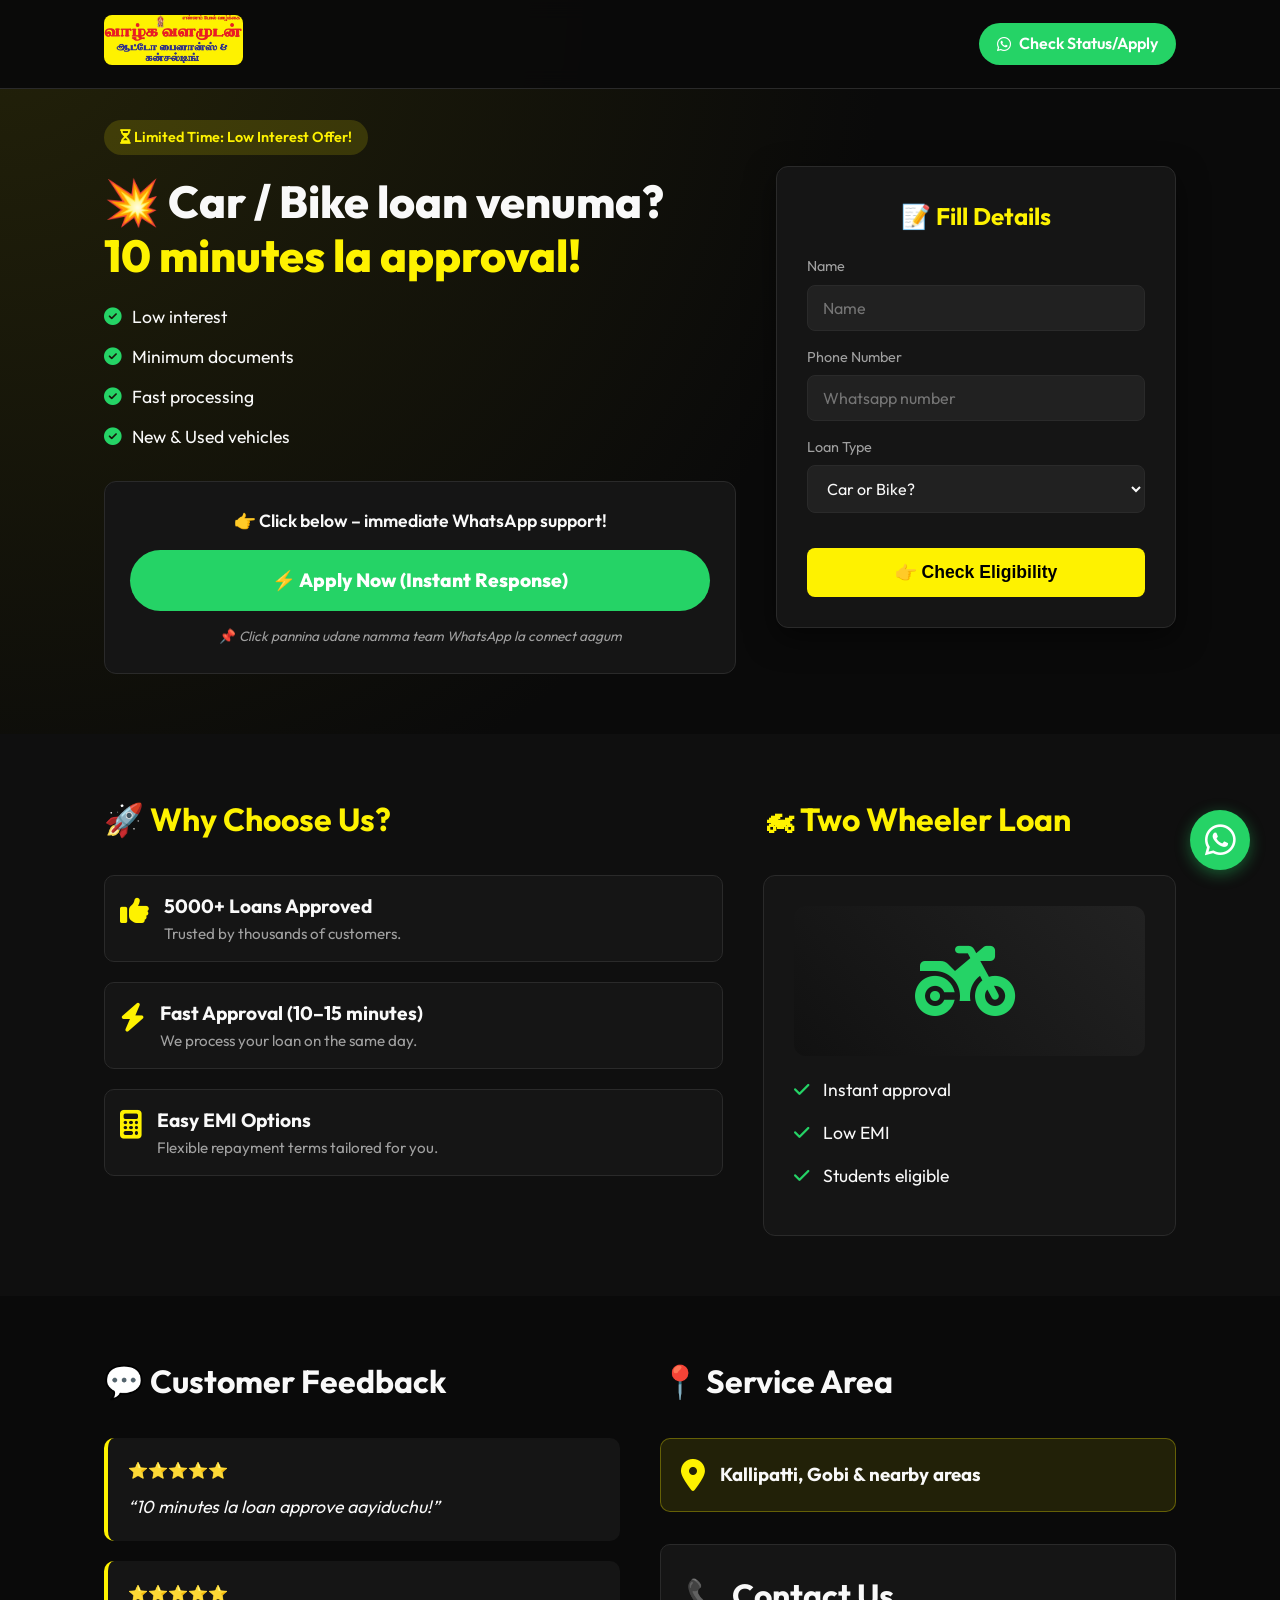
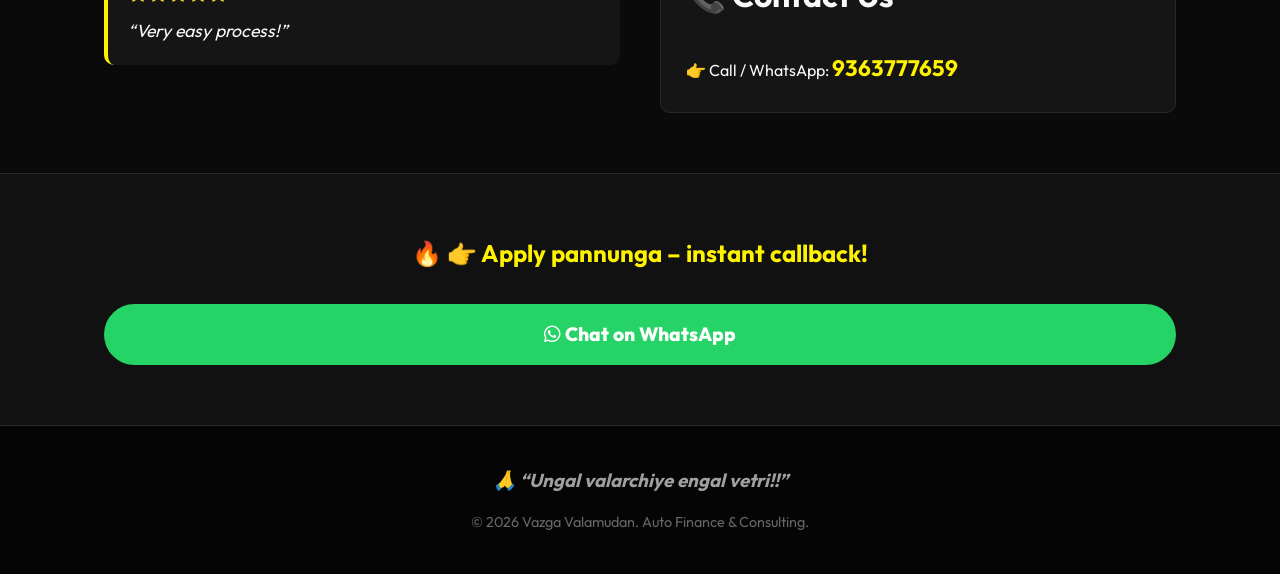
==== index.html @ e187a776 "init commit" ====
<!DOCTYPE html>
<html lang="en">

<head>
  <meta charset="UTF-8">
  <meta name="viewport" content="width=device-width, initial-scale=1.0">
  <title>Vazga Valamudan Auto Finance & Consulting</title>
  <meta name="description"
    content="Car / Bike loan venuma? 2 hours la approval! Low interest, Minimum documents, Fast processing, New & Used vehicles. Kallipatti, Gobi.">
  <link rel="stylesheet" href="style.css">
  <link href="https://fonts.googleapis.com/css2?family=Outfit:wght@300;400;600;800&display=swap" rel="stylesheet">
  <link rel="stylesheet" href="https://cdnjs.cloudflare.com/ajax/libs/font-awesome/6.4.0/css/all.min.css">

  <!-- Meta Pixel Code Placeholder -->
  <script>
    !function (f, b, e, v, n, t, s) {
      if (f.fbq) return; n = f.fbq = function () {
        n.callMethod ?
          n.callMethod.apply(n, arguments) : n.queue.push(arguments)
      };
      if (!f._fbq) f._fbq = n; n.push = n; n.loaded = !0; n.version = '2.0';
      n.queue = []; t = b.createElement(e); t.async = !0;
      t.src = v; s = b.getElementsByTagName(e)[0];
      s.parentNode.insertBefore(t, s)
    }(window, document, 'script',
      'https://connect.facebook.net/en_US/fbevents.js');
    fbq('init', '3014719672048169');
    fbq('track', 'PageView');
  </script>
  <noscript><img height="1" width="1" style="display:none"
      src="https://www.facebook.com/tr?id=3014719672048169&ev=PageView&noscript=1" /></noscript>
  <!-- End Meta Pixel Code -->
</head>

<body>
  <!-- Header -->
  <header class="header">
    <div class="container header-container">
      <a href="#" class="logo">
        <img src="valga (2).jpeg" alt="Vazga Valamudan Logo">
      </a>
      <a href="#apply" class="cta-button"><i class="fab fa-whatsapp"></i> Check Status/Apply</a>
    </div>
  </header>

  <!-- Hero Section -->
  <section class="hero">
    <div class="container hero-container">
      <div class="hero-content">
        <div class="offer-tag"><i class="fas fa-hourglass-half"></i> Limited Time: Low Interest Offer!</div>
        <h1>💥 Car / Bike loan venuma? <br><span>10 minutes la approval!</span></h1>

        <div class="hero-features">
          <span><i class="fas fa-check-circle"></i> Low interest</span>
          <span><i class="fas fa-check-circle"></i> Minimum documents</span>
          <span><i class="fas fa-check-circle"></i> Fast processing</span>
          <span><i class="fas fa-check-circle"></i> New & Used vehicles</span>
        </div>

        <div class="cta-wrapper">
          <p class="cta-prompt">👉 Click below – immediate WhatsApp support!</p>
          <a href="#apply" class="primary-btn pulse-anim">
            ⚡ Apply Now (Instant Response)
          </a>
          <p class="cta-note">📌 <em>Click pannina udane namma team WhatsApp la connect aagum</em></p>
        </div>
      </div>

      <!-- Lead Capture Form -->
      <div class="hero-form" id="apply">
        <h2>📝 Fill Details</h2>
        <form id="leadForm">
          <div class="input-group">
            <label for="name">Name</label>
            <input type="text" id="name" placeholder="Name" required>
          </div>
          <div class="input-group">
            <label for="phone">Phone Number</label>
            <input type="tel" id="phone" placeholder="Whatsapp number" required pattern="[0-9]{10}">
          </div>
          <div class="input-group">
            <label for="loanType">Loan Type</label>
            <select id="loanType" required>
              <option value="" disabled selected>Car or Bike?</option>
              <option value="Car">Car Loan</option>
              <option value="Bike">Bike / Two Wheeler Loan</option>
            </select>
          </div>
          <button type="submit" class="submit-btn" id="submitBtn">👉 Check Eligibility</button>
        </form>
      </div>
    </div>
  </section>

  <!-- Why Choose Us & Options -->
  <section class="details-section">
    <div class="container">
      <div class="details-grid">
        <!-- Why Choose Us -->
        <div class="why-us">
          <h2>🚀 Why Choose Us?</h2>
          <ul class="why-list">
            <li>
              <i class="fas fa-thumbs-up"></i>
              <div>
                <h4>5000+ Loans Approved</h4>
                <p>Trusted by thousands of customers.</p>
              </div>
            </li>
            <li>
              <i class="fas fa-bolt"></i>
              <div>
                <h4>Fast Approval (10–15 minutes)</h4>
                <p>We process your loan on the same day.</p>
              </div>
            </li>
            <li>
              <i class="fas fa-calculator"></i>
              <div>
                <h4>Easy EMI Options</h4>
                <p>Flexible repayment terms tailored for you.</p>
              </div>
            </li>
          </ul>
        </div>

        <!-- Loan Options -->
        <div class="loan-options">
          <h2>🏍 Two Wheeler Loan</h2>
          <div class="loan-card">
            <!-- Simulated image placeholder with icon if image missing -->
            <div class="card-img-placeholder">
              <i class="fas fa-motorcycle"></i>
            </div>
            <ul>
              <li><i class="fas fa-check"></i> Instant approval</li>
              <li><i class="fas fa-check"></i> Low EMI</li>
              <li><i class="fas fa-check"></i> Students eligible</li>
            </ul>
          </div>
        </div>
      </div>
    </div>
  </section>

  <!-- Feedback & Area -->
  <section class="social-proof">
    <div class="container">
      <div class="feedback-area-grid">

        <!-- Customer Feedback -->
        <div class="feedback">
          <h2>💬 Customer Feedback</h2>
          <div class="testimonial">
            <div class="stars">⭐⭐⭐⭐⭐</div>
            <p>“10 minutes la loan approve aayiduchu!”</p>
          </div>
          <div class="testimonial">
            <div class="stars">⭐⭐⭐⭐⭐</div>
            <p>“Very easy process!”</p>
          </div>
        </div>

        <!-- Service Area -->
        <div class="service-area">
          <h2>📍 Service Area</h2>
          <div class="area-box">
            <i class="fas fa-map-marker-alt"></i>
            <h3>Kallipatti, Gobi & nearby areas</h3>
          </div>

          <div class="contact-box mt-4">
            <h2>📞 Contact Us</h2>
            <p>👉 Call / WhatsApp: <a href="tel:+919363777659"><strong>9363777659</strong></a></p>
          </div>
        </div>

      </div>
    </div>
  </section>

  <!-- Final CTA -->
  <section class="final-cta">
    <div class="container text-center">
      <h2>🔥 👉 Apply pannunga – instant callback!</h2>
      <a href="#apply" class="primary-btn mt-4"><i class="fab fa-whatsapp"></i> Chat on WhatsApp</a>
    </div>
  </section>

  <!-- Footer -->
  <footer class="footer">
    <div class="container text-center">
      <h3 class="tagline">🙏 “Ungal valarchiye engal vetri!!”</h3>
      <p>&copy; 2026 Vazga Valamudan. Auto Finance & Consulting.</p>
    </div>
  </footer>

  <!-- WhatsApp Floating Button -->
  <a href="#apply" class="whatsapp-float">
    <i class="fab fa-whatsapp"></i>
  </a>

  <script src="script.js"></script>
</body>

</html>
---- style.css ----
:root {
  --primary: #FEF200;
  --primary-hover: #E6DC00;
  --bg-dark: #0a0a0a;
  --bg-card: #151515;
  --text-main: #f9f9f9;
  --text-muted: #a0a0a0;
  --border: #2a2a2a;
  --radius: 12px;
  --font-main: 'Outfit', sans-serif;
}

* {
  margin: 0;
  padding: 0;
  box-sizing: border-box;
}

body {
  font-family: var(--font-main);
  background-color: var(--bg-dark);
  color: var(--text-main);
  line-height: 1.6;
  overflow-x: hidden;
}

a {
  text-decoration: none;
  color: inherit;
}

.text-center { text-align: center; }
.mt-4 { margin-top: 2rem; }

.container {
  width: 100%;
  max-width: 1200px;
  margin: 0 auto;
  padding: 0 5%;
}

/* Header */
.header {
  position: fixed;
  top: 0;
  left: 0;
  width: 100%;
  padding: 15px 0;
  background-color: rgba(10, 10, 10, 0.95);
  backdrop-filter: blur(10px);
  z-index: 100;
  border-bottom: 1px solid var(--border);
  transition: all 0.3s ease;
}

.header-container {
  display: flex;
  justify-content: space-between;
  align-items: center;
}

.logo img {
  height: 50px;
  border-radius: 8px;
  object-fit: contain;
}

.cta-button {
  background-color: #25d366; /* WhatsApp Green */
  color: #fff;
  font-weight: 600;
  padding: 8px 18px;
  border-radius: 50px;
  transition: transform 0.3s ease;
  display: flex;
  align-items: center;
  gap: 8px;
}

.cta-button:hover {
  transform: translateY(-2px);
  box-shadow: 0 4px 15px rgba(37, 211, 102, 0.3);
}

/* Hero Section */
.hero {
  padding: 120px 0 60px;
  position: relative;
  background: radial-gradient(circle at top left, rgba(254, 242, 0, 0.1) 0%, rgba(10, 10, 10, 1) 60%);
}

.hero-container {
  display: grid;
  grid-template-columns: 1fr;
  gap: 40px;
}

@media (min-width: 900px) {
  .hero-container {
    grid-template-columns: 1fr 400px;
    align-items: center;
  }
}

.offer-tag {
  display: inline-block;
  background-color: rgba(254, 242, 0, 0.15);
  color: var(--primary);
  padding: 6px 16px;
  border-radius: 30px;
  font-size: 0.9rem;
  font-weight: 600;
  margin-bottom: 20px;
}

.hero-content h1 {
  font-size: 2.8rem;
  font-weight: 800;
  line-height: 1.2;
  margin-bottom: 20px;
}

.hero-content h1 span {
  color: var(--primary);
}

.hero-features {
  display: flex;
  flex-direction: column;
  gap: 12px;
  margin-bottom: 30px;
}

.hero-features span {
  display: flex;
  align-items: center;
  gap: 10px;
  font-size: 1.1rem;
}

.hero-features i { color: #25d366; }

.cta-wrapper {
  background-color: var(--bg-card);
  padding: 25px;
  border-radius: var(--radius);
  border: 1px solid var(--border);
  text-align: center;
  margin-top: 20px;
}

.cta-prompt {
  font-size: 1.1rem;
  font-weight: 600;
  margin-bottom: 15px;
}

.primary-btn {
  display: inline-block;
  background-color: #25d366; 
  color: #fff;
  font-weight: 800;
  font-size: 1.2rem;
  padding: 15px 30px;
  border-radius: 50px;
  text-align: center;
  transition: all 0.3s ease;
  width: 100%;
}

.primary-btn:hover {
  transform: translateY(-3px);
  box-shadow: 0 8px 25px rgba(37, 211, 102, 0.4);
}

.pulse-anim {
  animation: pulse-green 2s infinite;
}

@keyframes pulse-green {
  0% { transform: scale(1); box-shadow: 0 0 0 0 rgba(37, 211, 102, 0.7); }
  70% { transform: scale(1.03); box-shadow: 0 0 0 15px rgba(37, 211, 102, 0); }
  100% { transform: scale(1); box-shadow: 0 0 0 0 rgba(37, 211, 102, 0); }
}

.cta-note {
  margin-top: 15px;
  font-size: 0.85rem;
  color: var(--text-muted);
}

/* Form Styles */
.hero-form {
  background-color: var(--bg-card);
  padding: 30px;
  border-radius: var(--radius);
  border: 1px solid var(--border);
  box-shadow: 0 10px 30px rgba(0,0,0,0.5);
  transition: box-shadow 0.5s ease, border-color 0.5s ease, transform 0.3s ease;
}

.highlight-form {
  border-color: var(--primary);
  box-shadow: 0 0 25px rgba(254, 242, 0, 0.8);
  transform: scale(1.02);
}

.hero-form h2 {
  font-size: 1.5rem;
  margin-bottom: 20px;
  text-align: center;
  color: var(--primary);
}

.input-group { margin-bottom: 15px; }

.input-group label {
  display: block;
  margin-bottom: 6px;
  font-size: 0.9rem;
  color: var(--text-muted);
}

.input-group input, 
.input-group select {
  width: 100%;
  padding: 12px 15px;
  border-radius: 8px;
  border: 1px solid var(--border);
  background-color: rgba(255,255,255,0.05);
  color: var(--text-main);
  font-family: var(--font-main);
  font-size: 1rem;
}

.input-group input:focus, 
.input-group select:focus {
  outline: none;
  border-color: var(--primary);
}

.submit-btn {
  width: 100%;
  padding: 14px;
  border: none;
  border-radius: 8px;
  background-color: var(--primary);
  color: #000;
  font-weight: 800;
  font-size: 1.1rem;
  cursor: pointer;
  margin-top: 20px;
  transition: all 0.3s ease;
}

.submit-btn:hover { background-color: var(--primary-hover); }

/* Details Section */
.details-section {
  padding: 60px 0;
  background-color: #0f0f0f;
}

.details-grid {
  display: grid;
  grid-template-columns: 1fr;
  gap: 40px;
}

@media (min-width: 768px) {
  .details-grid { grid-template-columns: 1.5fr 1fr; }
}

.why-us h2, .loan-options h2 {
  font-size: 2rem;
  margin-bottom: 30px;
  color: var(--primary);
}

.why-list { list-style: none; }
.why-list li {
  display: flex;
  gap: 15px;
  margin-bottom: 20px;
  background-color: var(--bg-card);
  padding: 15px;
  border-radius: 10px;
  border: 1px solid var(--border);
}

.why-list i {
  color: var(--primary);
  font-size: 1.8rem;
  margin-top: 5px;
}

.why-list h4 { font-size: 1.2rem; }
.why-list p { color: var(--text-muted); font-size: 0.95rem; }

.loan-card {
  background-color: var(--bg-card);
  border-radius: var(--radius);
  border: 1px solid var(--border);
  overflow: hidden;
  text-align: center;
  padding: 30px;
}

.card-img-placeholder {
  height: 150px;
  background: linear-gradient(45deg, #111, #222);
  display: flex;
  justify-content: center;
  align-items: center;
  font-size: 5rem;
  color: var(--text-muted);
  border-radius: 12px;
  margin-bottom: 20px;
}

.loan-card ul {
  list-style: none;
  text-align: left;
}

.loan-card li {
  margin-bottom: 15px;
  font-size: 1.1rem;
}

.loan-card i {
  color: #25d366;
  margin-right: 10px;
}

/* Feedback & Area */
.social-proof {
  padding: 60px 0;
}

.feedback-area-grid {
  display: grid;
  grid-template-columns: 1fr;
  gap: 40px;
}

@media (min-width: 768px) {
  .feedback-area-grid { grid-template-columns: 1fr 1fr; }
}

.feedback h2, .service-area h2 {
  font-size: 2rem;
  margin-bottom: 30px;
}

.testimonial {
  background-color: var(--bg-card);
  padding: 20px;
  border-radius: 10px;
  border-left: 4px solid var(--primary);
  margin-bottom: 20px;
}

.stars {
  color: #FFD700;
  margin-bottom: 10px;
}

.testimonial p {
  font-size: 1.1rem;
  font-style: italic;
}

.area-box {
  display: flex;
  align-items: center;
  gap: 15px;
  background-color: rgba(254, 242, 0, 0.1);
  padding: 20px;
  border-radius: 10px;
  border: 1px solid rgba(254, 242, 0, 0.3);
}

.area-box i {
  font-size: 2rem;
  color: var(--primary);
}

.contact-box {
  background-color: var(--bg-card);
  padding: 25px;
  border-radius: 10px;
  border: 1px solid var(--border);
}

.contact-box a {
  color: var(--primary);
  font-size: 1.4rem;
}

/* Final CTA */
.final-cta {
  padding: 60px 0;
  background-color: #111;
  border-top: 1px solid var(--border);
}

.final-cta h2 { color: var(--primary); }

/* Footer */
.footer {
  background-color: #050505;
  padding: 40px 0;
  border-top: 1px solid var(--border);
}

.tagline { margin-bottom: 15px; color: var(--text-muted); font-style: italic; }

.footer p {
  color: #666;
  font-size: 0.9rem;
}

/* WhatsApp Floating Button */
.whatsapp-float {
  position: fixed;
  bottom: 30px;
  right: 30px;
  background-color: #25d366;
  color: white;
  width: 60px;
  height: 60px;
  border-radius: 50%;
  display: flex;
  justify-content: center;
  align-items: center;
  font-size: 35px;
  box-shadow: 0 4px 15px rgba(37, 211, 102, 0.4);
  z-index: 1000;
  transition: transform 0.3s ease;
  animation: pulse-green 2s infinite;
}

.whatsapp-float:hover {
  transform: scale(1.1);
}

/* Mobile Adjustments */
@media (max-width: 767px) {
  .hero-content h1 { font-size: 2.2rem; }
  .logo img { height: 40px; }
  .cta-button { padding: 6px 12px; font-size: 0.8rem; }
}
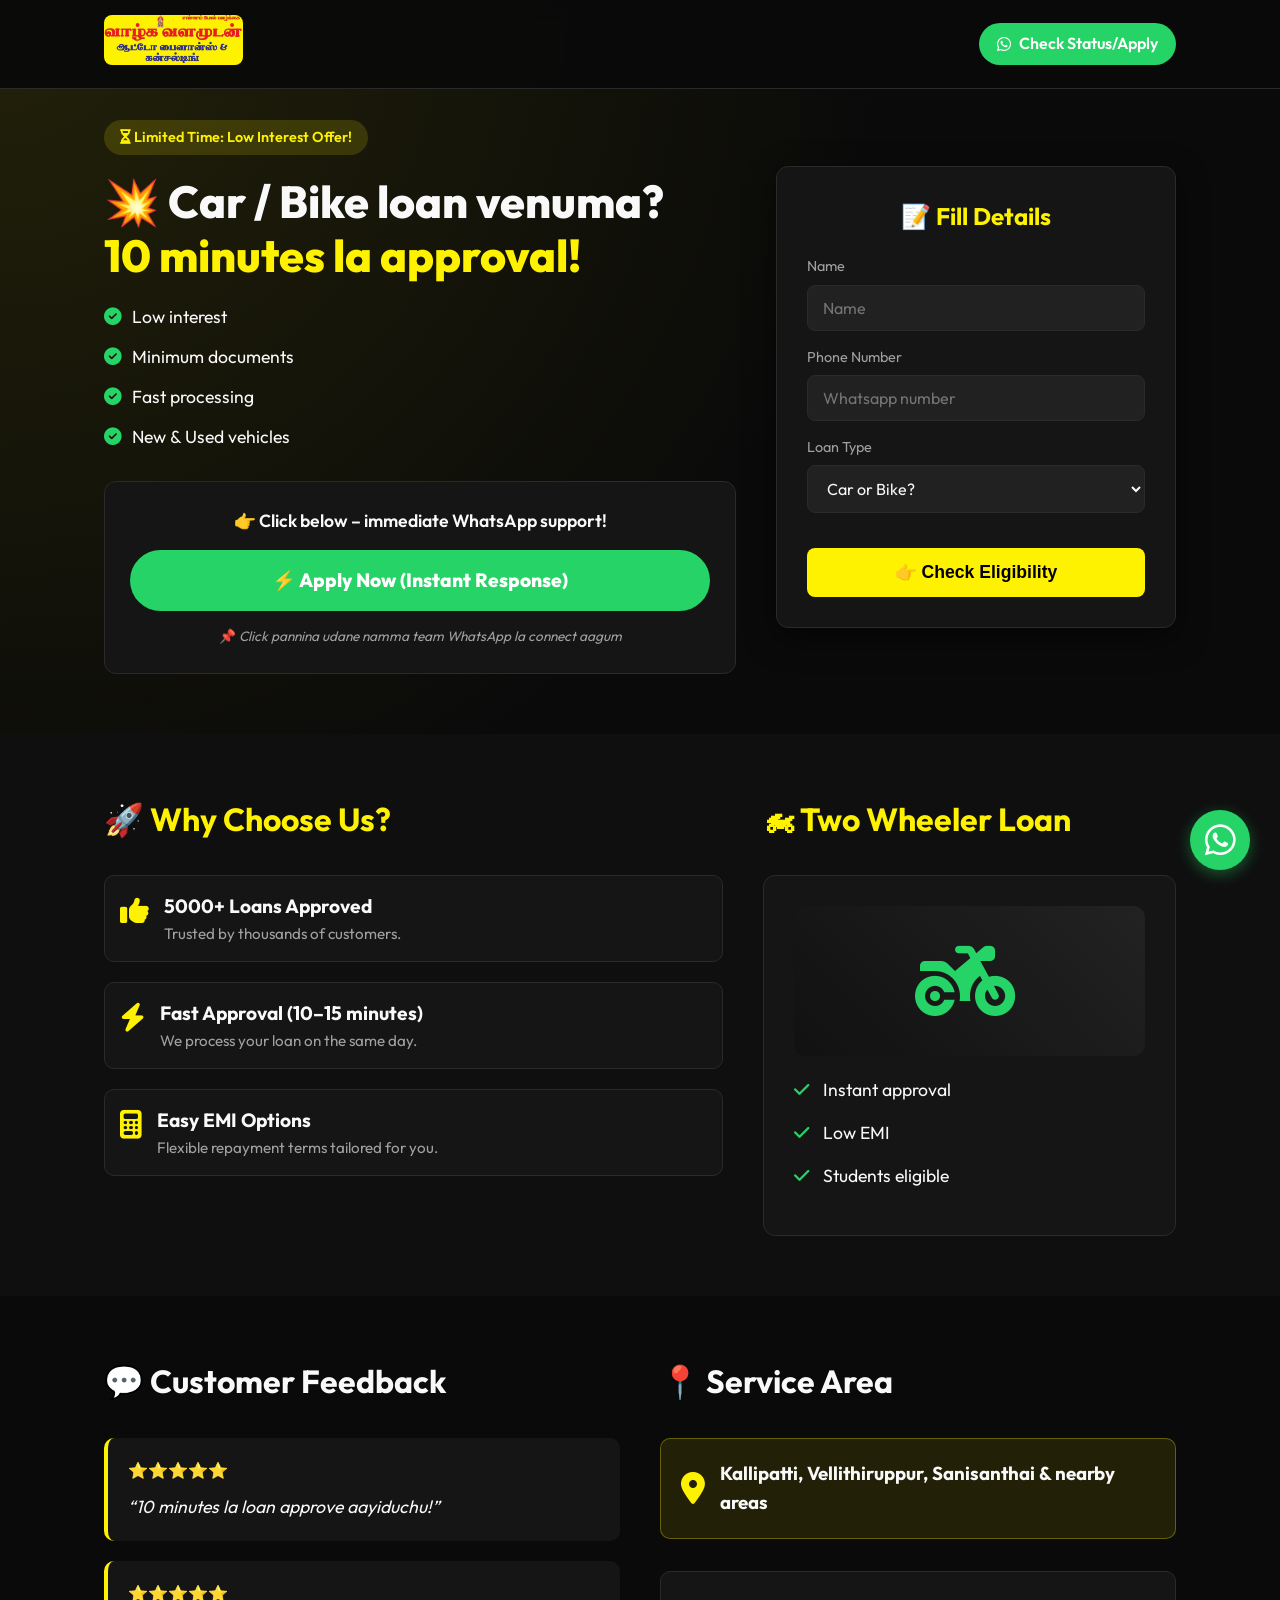
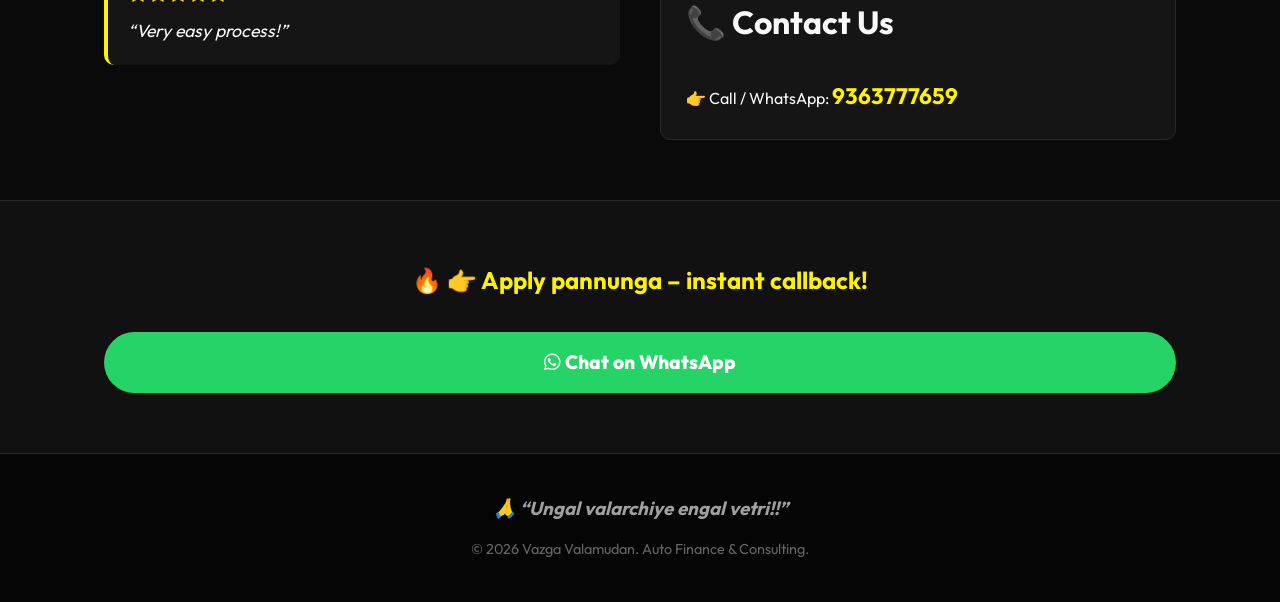
==== commit 00a3b345: "Update service areas: Sanisanthai, Vellithiruppur, and Kallipatti" ====
--- a/index.html
+++ b/index.html
@@ -4,19 +4,35 @@
 <head>
   <meta charset="UTF-8">
   <meta name="viewport" content="width=device-width, initial-scale=1.0">
-  <title>Vazga Valamudan Auto Finance & Consulting</title>
-  <meta name="description"
-    content="Car / Bike loan venuma? 2 hours la approval! Low interest, Minimum documents, Fast processing, New & Used vehicles. Kallipatti, Gobi.">
+  <title>Vazga Valamudan | Fast Car & Bike Loans in Kallipatti, Vellithiruppur & Sanisanthai</title>
+  <meta name="description" content="Need a Car or Bike loan? Get 10-minute approval with Vazga Valamudan Auto Finance. Fast processing for new & used vehicles in Kallipatti, Vellithiruppur, Sanisanthai, Gobi, and nearby areas.">
+  <meta name="keywords" content="car loan, bike loan, two wheeler finance, auto consulting, Gobi, Kallipatti, Vellithiruppur, Sanisanthai, fast loan approval, low interest bike loan">
+
+  <!-- SEO Open Graph Tags -->
+  <meta property="og:title" content="Vazga Valamudan | Fast Car & Bike Loans">
+  <meta property="og:description"
+    content="10-minute loan approval for cars and bikes in Kallipatti, Vellithiruppur & Sanisanthai. Apply now!">
+  <meta property="og:image" content="valga (2).jpeg">
+  <meta property="og:url" content="https://vvautoconsulting.online">
+  <meta property="og:type" content="website">
+
+  <!-- Twitter Card Tags -->
+  <meta name="twitter:card" content="summary_large_image">
+  <meta name="twitter:title" content="Vazga Valamudan | Fast Car & Bike Loans">
+  <meta name="twitter:description"
+    content="Instant car and bike loan approvals in Kallipatti & Gobi. Apply via WhatsApp!">
+  <meta name="twitter:image" content="valga (2).jpeg">
+
   <link rel="stylesheet" href="style.css">
   <link href="https://fonts.googleapis.com/css2?family=Outfit:wght@300;400;600;800&display=swap" rel="stylesheet">
   <link rel="stylesheet" href="https://cdnjs.cloudflare.com/ajax/libs/font-awesome/6.4.0/css/all.min.css">
 
-  <!-- Meta Pixel Code Placeholder -->
+  <!-- Meta Pixel Code -->
   <script>
     !function (f, b, e, v, n, t, s) {
       if (f.fbq) return; n = f.fbq = function () {
         n.callMethod ?
-          n.callMethod.apply(n, arguments) : n.queue.push(arguments)
+        n.callMethod.apply(n, arguments) : n.queue.push(arguments)
       };
       if (!f._fbq) f._fbq = n; n.push = n; n.loaded = !0; n.version = '2.0';
       n.queue = []; t = b.createElement(e); t.async = !0;
@@ -166,7 +182,7 @@
           <h2>📍 Service Area</h2>
           <div class="area-box">
             <i class="fas fa-map-marker-alt"></i>
-            <h3>Kallipatti, Gobi & nearby areas</h3>
+            <h3>Kallipatti, Vellithiruppur, Sanisanthai & nearby areas</h3>
           </div>
 
           <div class="contact-box mt-4">
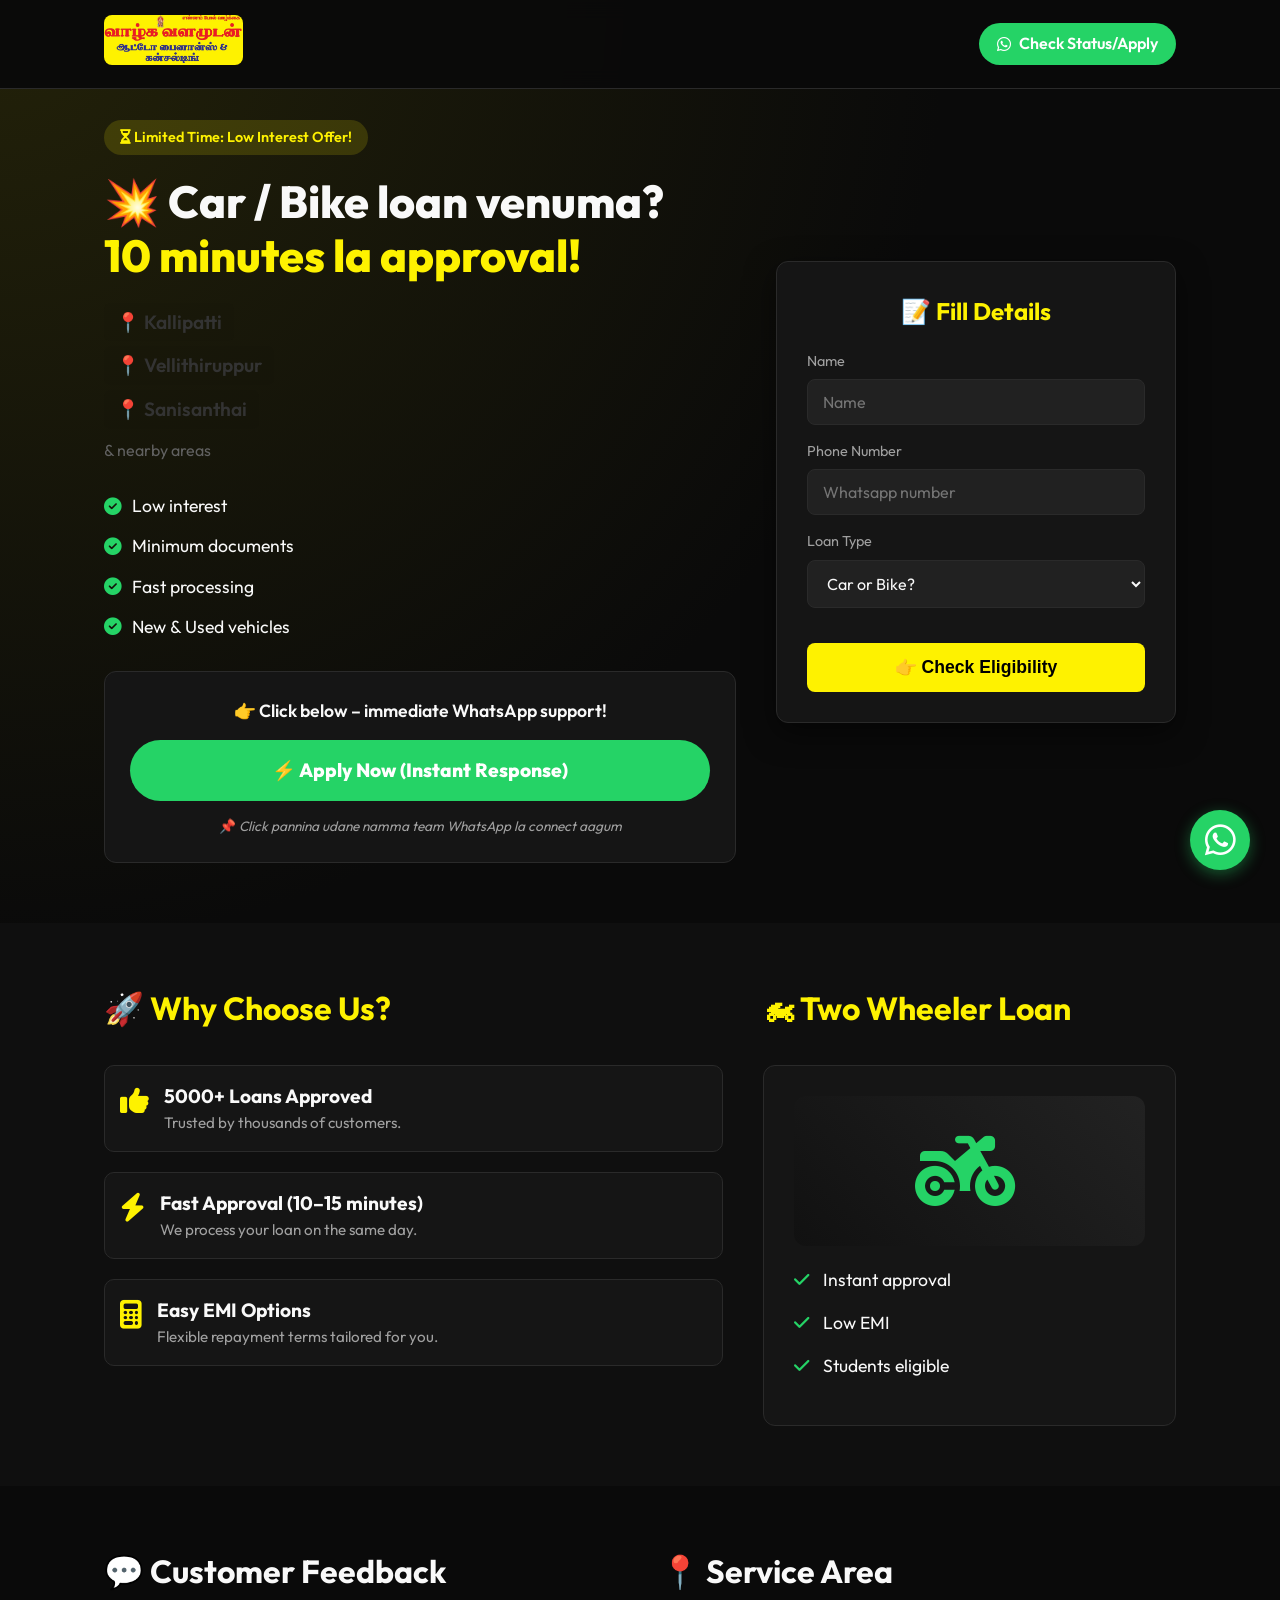
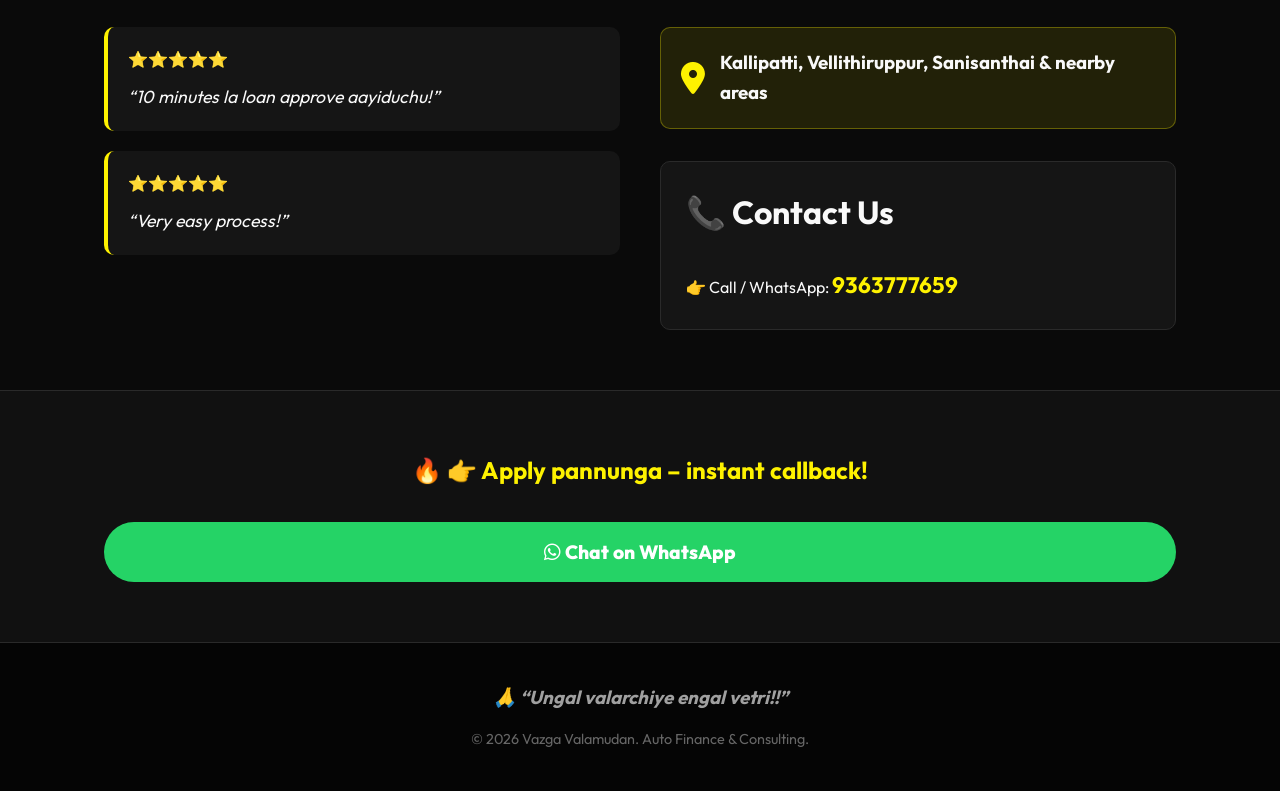
==== commit 410a0fc7: "Change hero location display to a vertical list" ====
--- a/index.html
+++ b/index.html
@@ -65,6 +65,12 @@
       <div class="hero-content">
         <div class="offer-tag"><i class="fas fa-hourglass-half"></i> Limited Time: Low Interest Offer!</div>
         <h1>💥 Car / Bike loan venuma? <br><span>10 minutes la approval!</span></h1>
+        <div class="location-list">
+          <span>📍 Kallipatti</span>
+          <span>📍 Vellithiruppur</span>
+          <span>📍 Sanisanthai</span>
+          <span class="nearby">& nearby areas</span>
+        </div>
 
         <div class="hero-features">
           <span><i class="fas fa-check-circle"></i> Low interest</span>
--- a/style.css
+++ b/style.css
@@ -451,3 +451,37 @@
   .logo img { height: 40px; }
   .cta-button { padding: 6px 12px; font-size: 0.8rem; }
 }
+
+.location-tag {
+  color: #616161;
+  font-size: 1.1rem;
+  margin-top: 10px;
+  margin-bottom: 20px;
+}
+
+.location-list {
+  display: flex;
+  flex-direction: column;
+  gap: 5px;
+  margin-top: 15px;
+  margin-bottom: 25px;
+}
+
+.location-list span {
+  display: inline-block;
+  color: #333;
+  font-weight: 600;
+  font-size: 1.2rem;
+  background-color: rgba(0, 0, 0, 0.05);
+  padding: 4px 12px;
+  border-radius: 6px;
+  width: fit-content;
+}
+
+.location-list .nearby {
+  font-weight: normal;
+  font-size: 1rem;
+  color: #616161;
+  background-color: transparent !important;
+  padding-left: 0;
+}
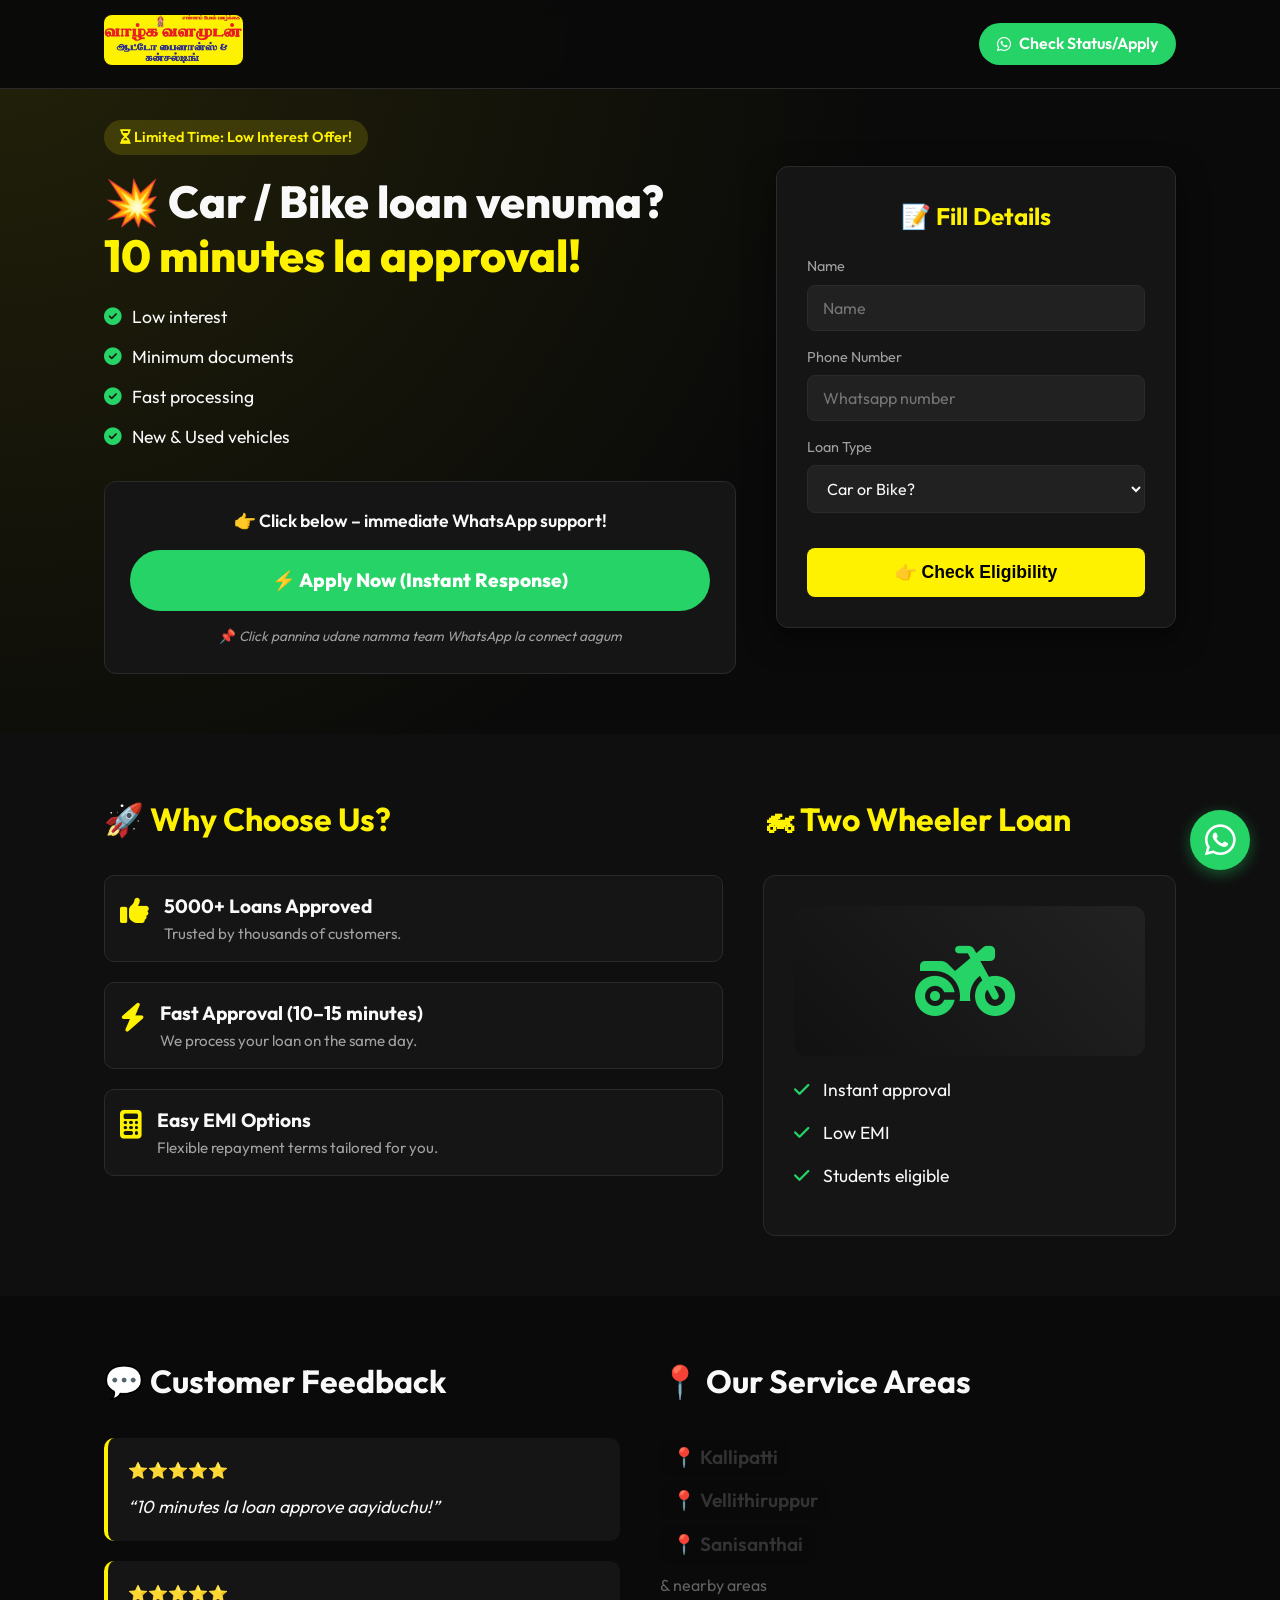
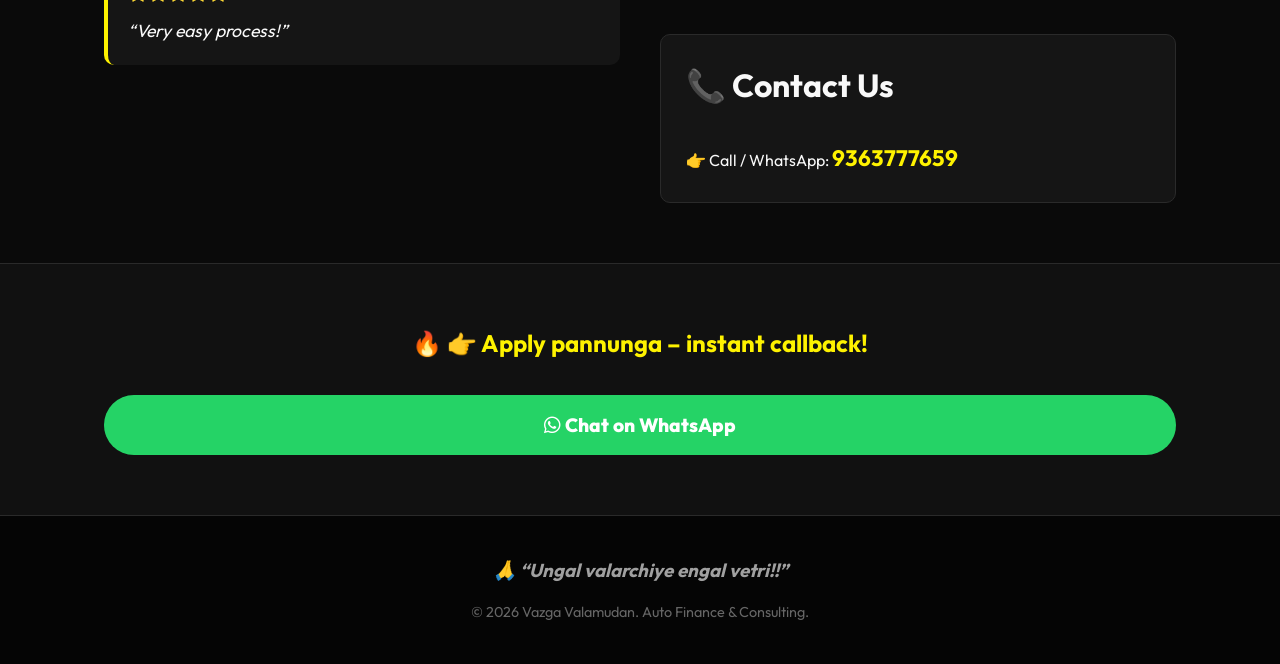
==== commit 981a10b5: "Relocate location list from Hero to Service Area section" ====
--- a/index.html
+++ b/index.html
@@ -5,8 +5,10 @@
   <meta charset="UTF-8">
   <meta name="viewport" content="width=device-width, initial-scale=1.0">
   <title>Vazga Valamudan | Fast Car & Bike Loans in Kallipatti, Vellithiruppur & Sanisanthai</title>
-  <meta name="description" content="Need a Car or Bike loan? Get 10-minute approval with Vazga Valamudan Auto Finance. Fast processing for new & used vehicles in Kallipatti, Vellithiruppur, Sanisanthai, Gobi, and nearby areas.">
-  <meta name="keywords" content="car loan, bike loan, two wheeler finance, auto consulting, Gobi, Kallipatti, Vellithiruppur, Sanisanthai, fast loan approval, low interest bike loan">
+  <meta name="description"
+    content="Need a Car or Bike loan? Get 10-minute approval with Vazga Valamudan Auto Finance. Fast processing for new & used vehicles in Kallipatti, Vellithiruppur, Sanisanthai, Gobi, and nearby areas.">
+  <meta name="keywords"
+    content="car loan, bike loan, two wheeler finance, auto consulting, Gobi, Kallipatti, Vellithiruppur, Sanisanthai, fast loan approval, low interest bike loan">
 
   <!-- SEO Open Graph Tags -->
   <meta property="og:title" content="Vazga Valamudan | Fast Car & Bike Loans">
@@ -32,7 +34,7 @@
     !function (f, b, e, v, n, t, s) {
       if (f.fbq) return; n = f.fbq = function () {
         n.callMethod ?
-        n.callMethod.apply(n, arguments) : n.queue.push(arguments)
+          n.callMethod.apply(n, arguments) : n.queue.push(arguments)
       };
       if (!f._fbq) f._fbq = n; n.push = n; n.loaded = !0; n.version = '2.0';
       n.queue = []; t = b.createElement(e); t.async = !0;
@@ -65,12 +67,6 @@
       <div class="hero-content">
         <div class="offer-tag"><i class="fas fa-hourglass-half"></i> Limited Time: Low Interest Offer!</div>
         <h1>💥 Car / Bike loan venuma? <br><span>10 minutes la approval!</span></h1>
-        <div class="location-list">
-          <span>📍 Kallipatti</span>
-          <span>📍 Vellithiruppur</span>
-          <span>📍 Sanisanthai</span>
-          <span class="nearby">& nearby areas</span>
-        </div>
 
         <div class="hero-features">
           <span><i class="fas fa-check-circle"></i> Low interest</span>
@@ -185,10 +181,12 @@
 
         <!-- Service Area -->
         <div class="service-area">
-          <h2>📍 Service Area</h2>
-          <div class="area-box">
-            <i class="fas fa-map-marker-alt"></i>
-            <h3>Kallipatti, Vellithiruppur, Sanisanthai & nearby areas</h3>
+          <h2>📍 Our Service Areas</h2>
+          <div class="location-list">
+            <span>📍 Kallipatti</span>
+            <span>📍 Vellithiruppur</span>
+            <span>📍 Sanisanthai</span>
+            <span class="nearby">& nearby areas</span>
           </div>
 
           <div class="contact-box mt-4">
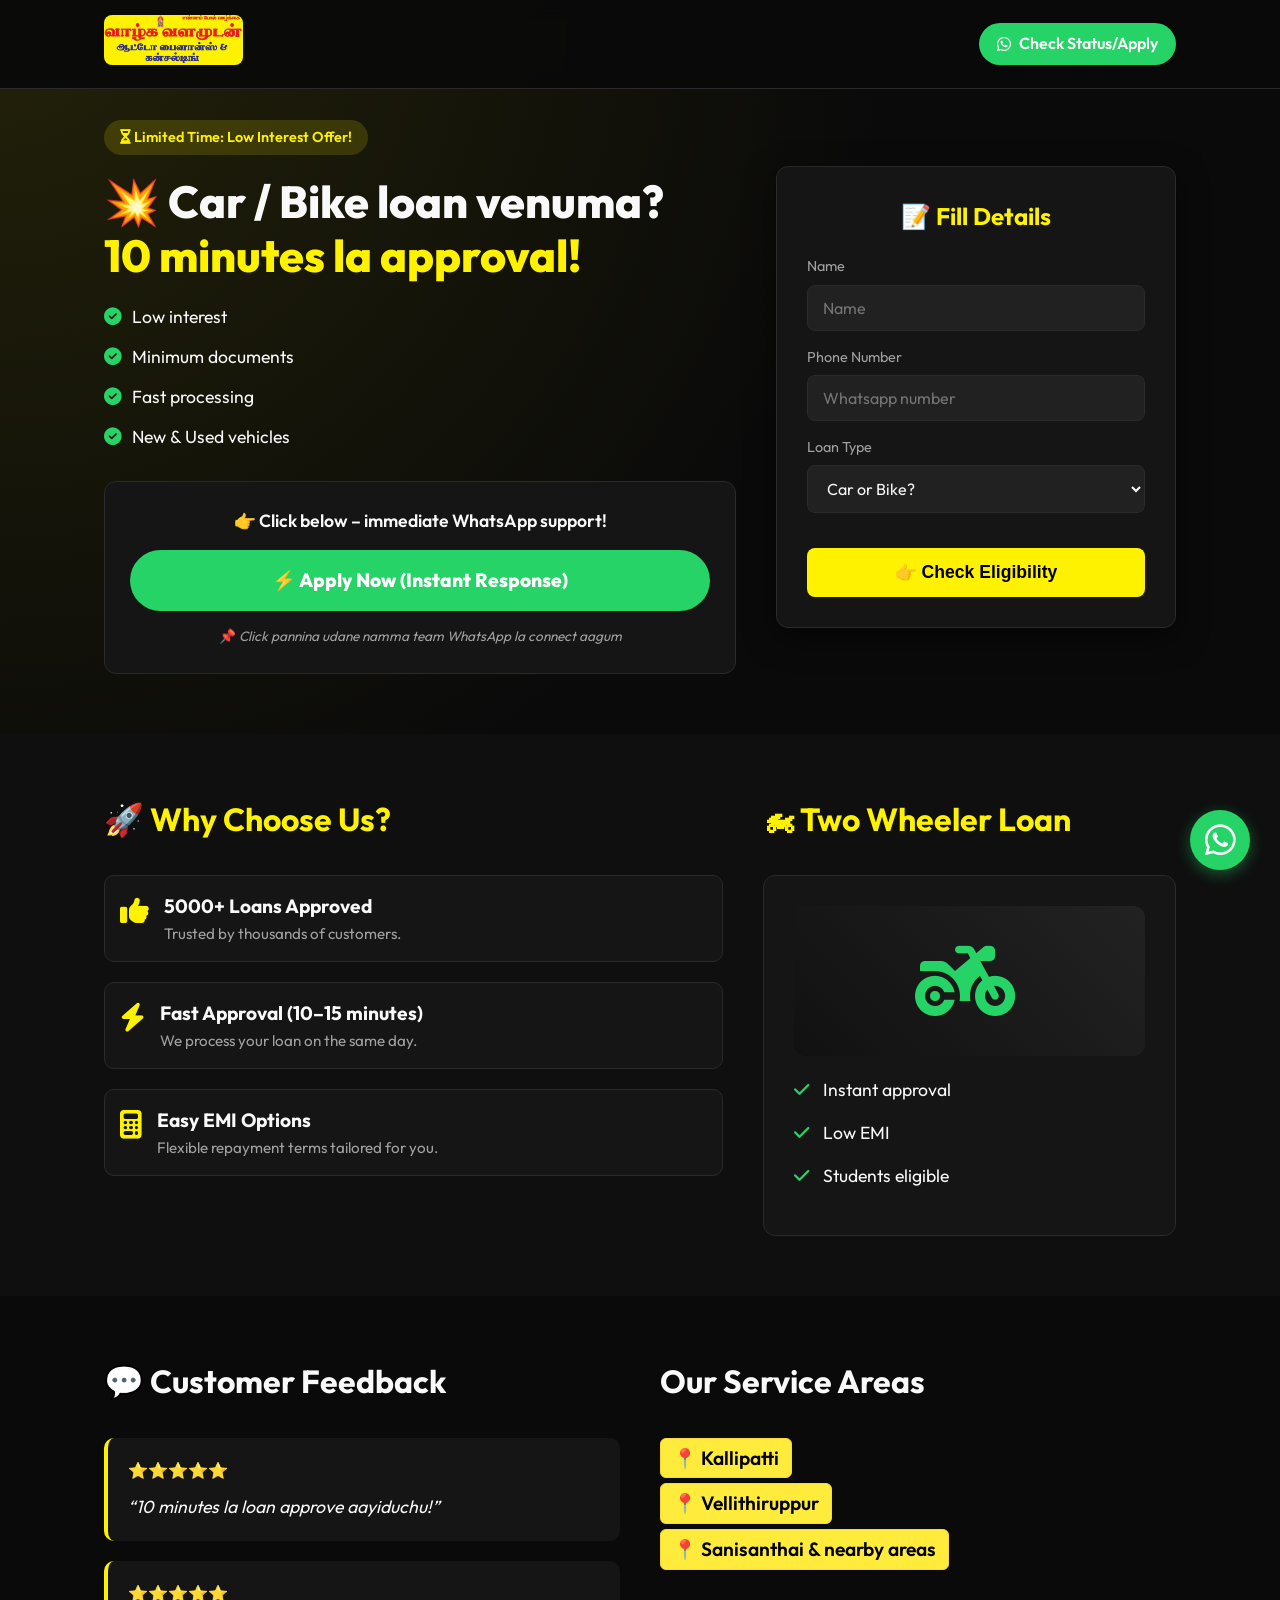
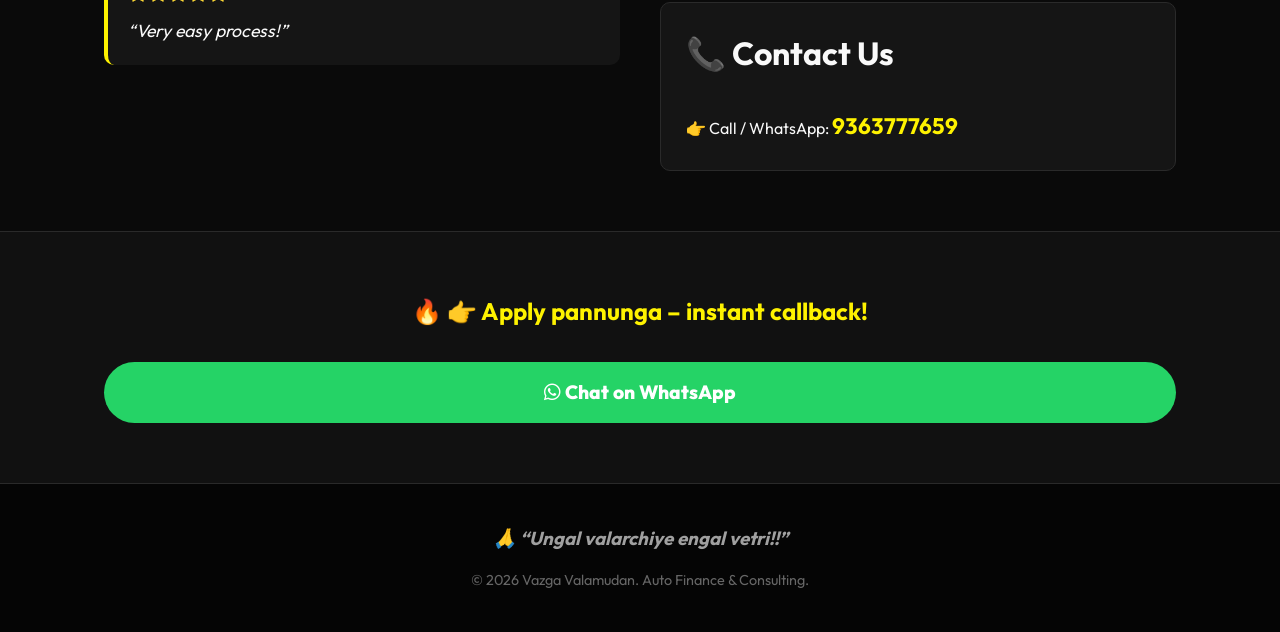
==== commit 4ce8deab: "Update location list to yellow theme for better visibility" ====
--- a/index.html
+++ b/index.html
@@ -181,12 +181,11 @@
 
         <!-- Service Area -->
         <div class="service-area">
-          <h2>📍 Our Service Areas</h2>
+          <h2>Our Service Areas</h2>
           <div class="location-list">
             <span>📍 Kallipatti</span>
             <span>📍 Vellithiruppur</span>
-            <span>📍 Sanisanthai</span>
-            <span class="nearby">& nearby areas</span>
+            <span>📍 Sanisanthai & nearby areas</span>
           </div>
 
           <div class="contact-box mt-4">
--- a/style.css
+++ b/style.css
@@ -485,3 +485,9 @@
   background-color: transparent !important;
   padding-left: 0;
 }
+
+.location-list span {
+  background-color: #ffeb3b !important;
+  color: #000 !important;
+  border: 1px solid #fdd835;
+}
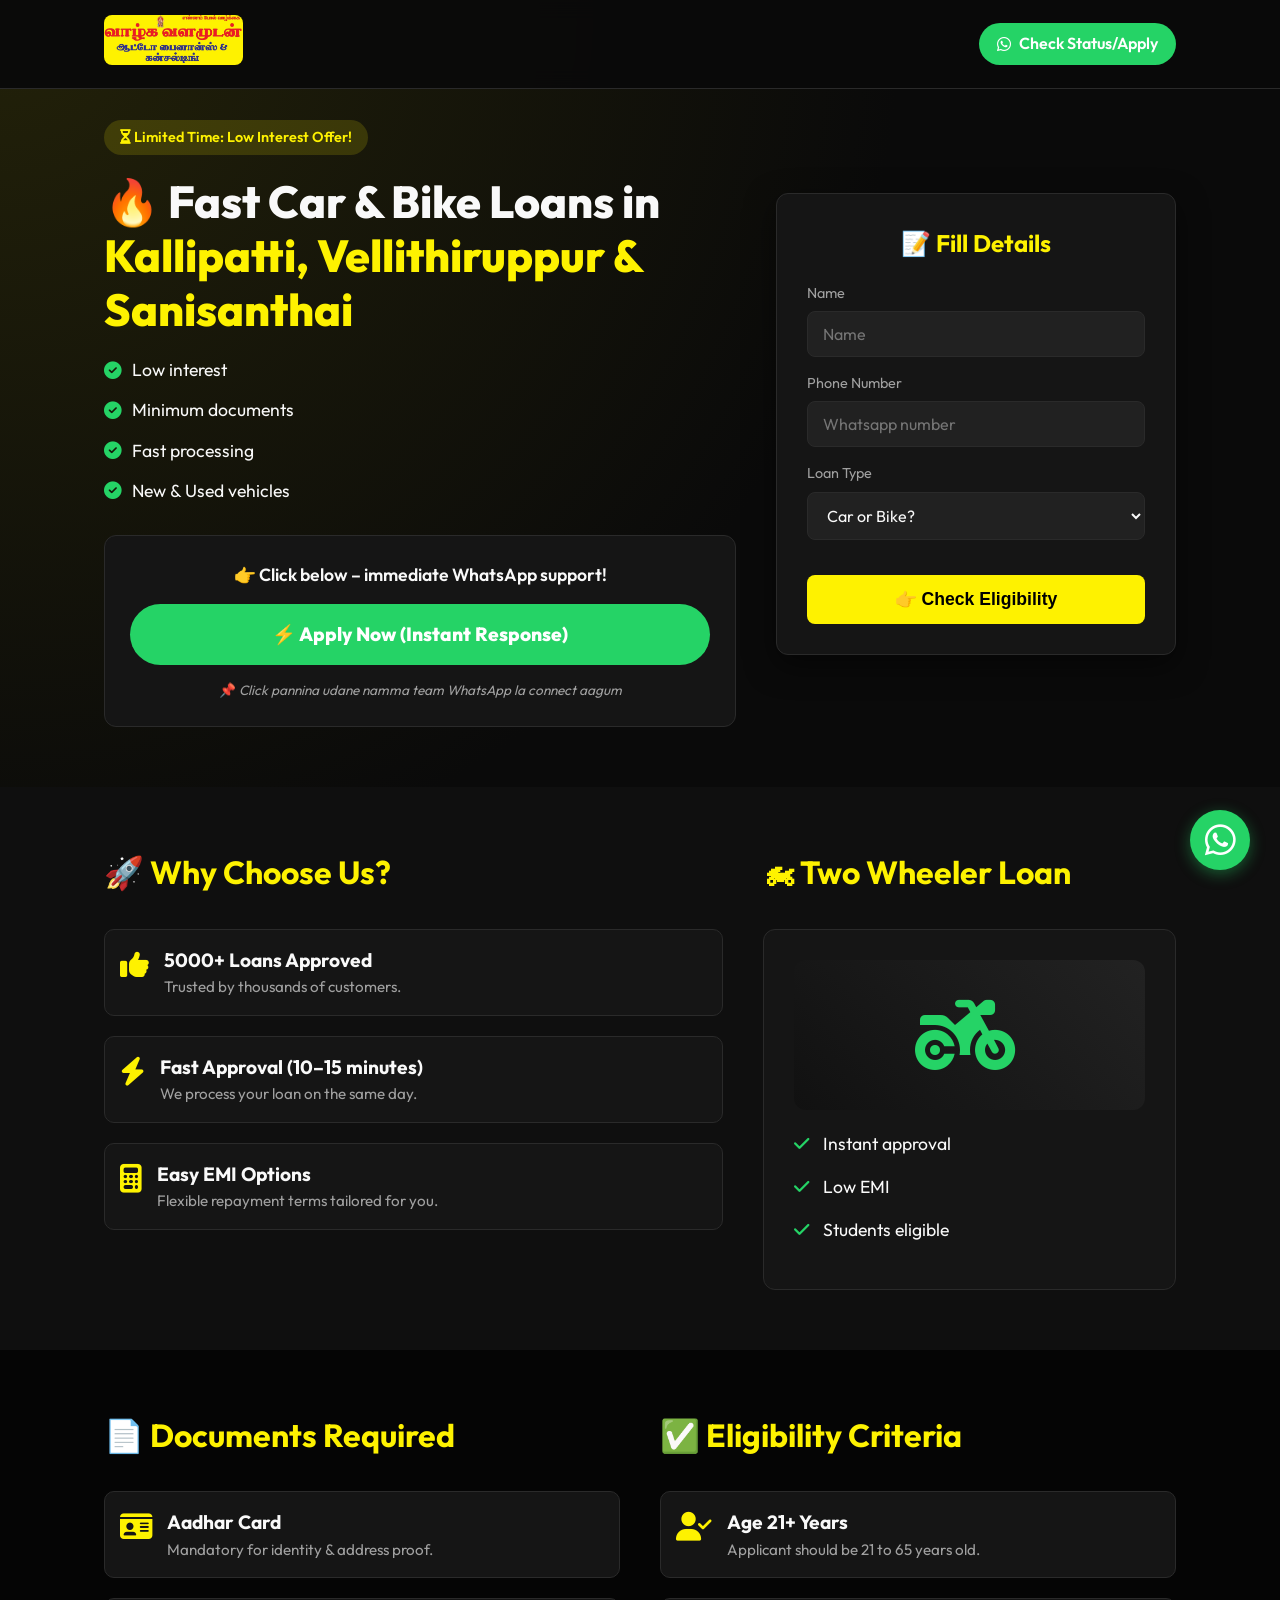
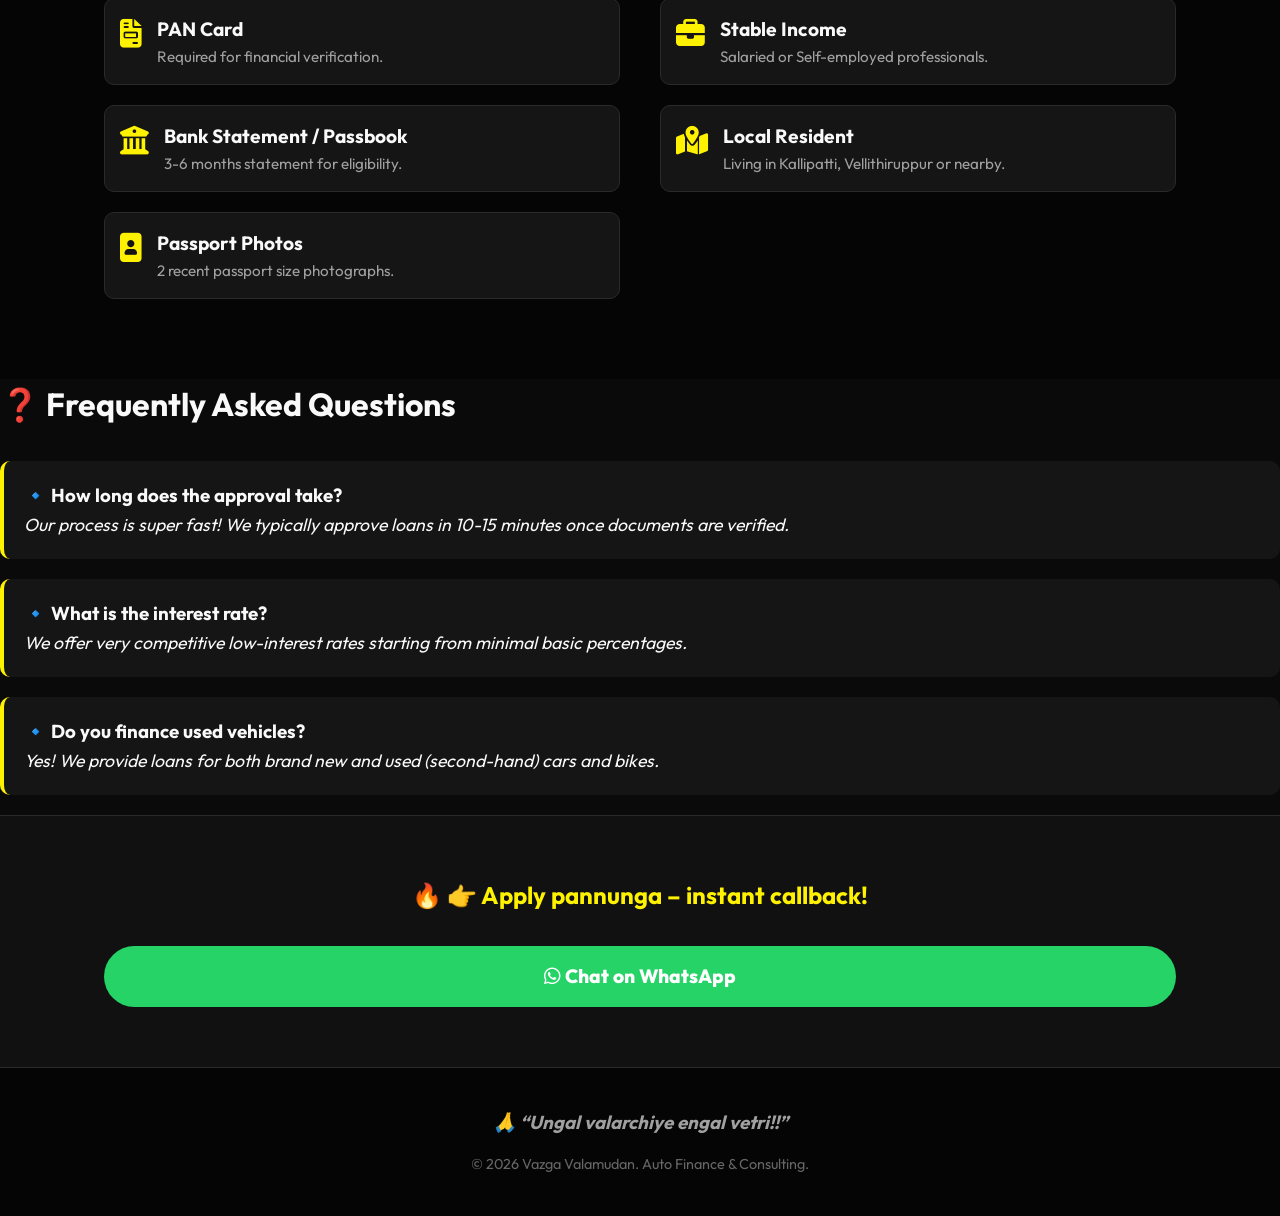
==== commit acfb0926: "Enhance SEO with schema, H1, FAQ, and Eligibility sections" ====
--- a/index.html
+++ b/index.html
@@ -28,6 +28,33 @@
   <link rel="stylesheet" href="style.css">
   <link href="https://fonts.googleapis.com/css2?family=Outfit:wght@300;400;600;800&display=swap" rel="stylesheet">
   <link rel="stylesheet" href="https://cdnjs.cloudflare.com/ajax/libs/font-awesome/6.4.0/css/all.min.css">
+
+  <!-- Local Business Schema (JSON-LD) -->
+  <script type="application/ld+json">
+  {
+    "@context": "https://schema.org",
+    "@type": "LocalBusiness",
+    "@id": "https://vvautoconsulting.online",
+    "name": "Vazga Valamudan Auto Finance & Consulting",
+    "image": "https://vvautoconsulting.online/valga%20(2).jpeg",
+    "url": "https://vvautoconsulting.online",
+    "telephone": "+919363777659",
+    "address": {
+      "@type": "PostalAddress",
+      "addressLocality": "Kallipatti",
+      "addressRegion": "Tamil Nadu",
+      "addressCountry": "IN"
+    },
+    "areaServed": ["Kallipatti", "Vellithiruppur", "Sanisanthai", "Gobi"],
+    "description": "Fast approval Car and Bike loans in Kallipatti, Vellithiruppur, and Sanisanthai. Low interest and easy EMI options.",
+    "openingHoursSpecification": {
+      "@type": "OpeningHoursSpecification",
+      "dayOfWeek": ["Monday", "Tuesday", "Wednesday", "Thursday", "Friday", "Saturday", "Sunday"],
+      "opens": "09:00",
+      "closes": "21:00"
+    }
+  }
+  </script>
 
   <!-- Meta Pixel Code -->
   <script>
@@ -66,7 +93,7 @@
     <div class="container hero-container">
       <div class="hero-content">
         <div class="offer-tag"><i class="fas fa-hourglass-half"></i> Limited Time: Low Interest Offer!</div>
-        <h1>💥 Car / Bike loan venuma? <br><span>10 minutes la approval!</span></h1>
+        <h1>🔥 Fast Car & Bike Loans in <br><span>Kallipatti, Vellithiruppur & Sanisanthai</span></h1>
 
         <div class="hero-features">
           <span><i class="fas fa-check-circle"></i> Low interest</span>
@@ -161,36 +188,45 @@
     </div>
   </section>
 
-  <!-- Feedback & Area -->
-  <section class="social-proof">
+  <!-- Eligibility & Documents (New SEO Section) -->
+  <section class="eligibility-section" style="padding: 60px 0; background-color: #050505;">
     <div class="container">
-      <div class="feedback-area-grid">
-
-        <!-- Customer Feedback -->
+      <div class="details-grid" style="grid-template-columns: 1fr 1fr;">
+        <div>
+          <h2 style="font-size: 2rem; margin-bottom: 30px; color: var(--primary);">📄 Documents Required</h2>
+          <ul class="why-list">
+            <li><i class="fas fa-id-card"></i> <div><h4>Aadhar Card</h4><p>Mandatory for identity & address proof.</p></div></li>
+            <li><i class="fas fa-file-invoice"></i> <div><h4>PAN Card</h4><p>Required for financial verification.</p></div></li>
+            <li><i class="fas fa-university"></i> <div><h4>Bank Statement / Passbook</h4><p>3-6 months statement for eligibility.</p></div></li>
+            <li><i class="fas fa-portrait"></i> <div><h4>Passport Photos</h4><p>2 recent passport size photographs.</p></div></li>
+          </ul>
+        </div>
+        <div>
+          <h2 style="font-size: 2rem; margin-bottom: 30px; color: var(--primary);">✅ Eligibility Criteria</h2>
+          <ul class="why-list">
+            <li><i class="fas fa-user-check"></i> <div><h4>Age 21+ Years</h4><p>Applicant should be 21 to 65 years old.</p></div></li>
+            <li><i class="fas fa-briefcase"></i> <div><h4>Stable Income</h4><p>Salaried or Self-employed professionals.</p></div></li>
+            <li><i class="fas fa-map-marked-alt"></i> <div><h4>Local Resident</h4><p>Living in Kallipatti, Vellithiruppur or nearby.</p></div></li>
+          </ul>
+        </div>
+      </div>
+    </div>
+  </section>
+
+        <!-- FAQ Section (New SEO Section) -->
         <div class="feedback">
-          <h2>💬 Customer Feedback</h2>
+          <h2>❓ Frequently Asked Questions</h2>
           <div class="testimonial">
-            <div class="stars">⭐⭐⭐⭐⭐</div>
-            <p>“10 minutes la loan approve aayiduchu!”</p>
+            <h3>🔹 How long does the approval take?</h3>
+            <p>Our process is super fast! We typically approve loans in 10-15 minutes once documents are verified.</p>
           </div>
           <div class="testimonial">
-            <div class="stars">⭐⭐⭐⭐⭐</div>
-            <p>“Very easy process!”</p>
-          </div>
-        </div>
-
-        <!-- Service Area -->
-        <div class="service-area">
-          <h2>Our Service Areas</h2>
-          <div class="location-list">
-            <span>📍 Kallipatti</span>
-            <span>📍 Vellithiruppur</span>
-            <span>📍 Sanisanthai & nearby areas</span>
-          </div>
-
-          <div class="contact-box mt-4">
-            <h2>📞 Contact Us</h2>
-            <p>👉 Call / WhatsApp: <a href="tel:+919363777659"><strong>9363777659</strong></a></p>
+            <h3>🔹 What is the interest rate?</h3>
+            <p>We offer very competitive low-interest rates starting from minimal basic percentages.</p>
+          </div>
+          <div class="testimonial">
+             <h3>🔹 Do you finance used vehicles?</h3>
+             <p>Yes! We provide loans for both brand new and used (second-hand) cars and bikes.</p>
           </div>
         </div>
 
